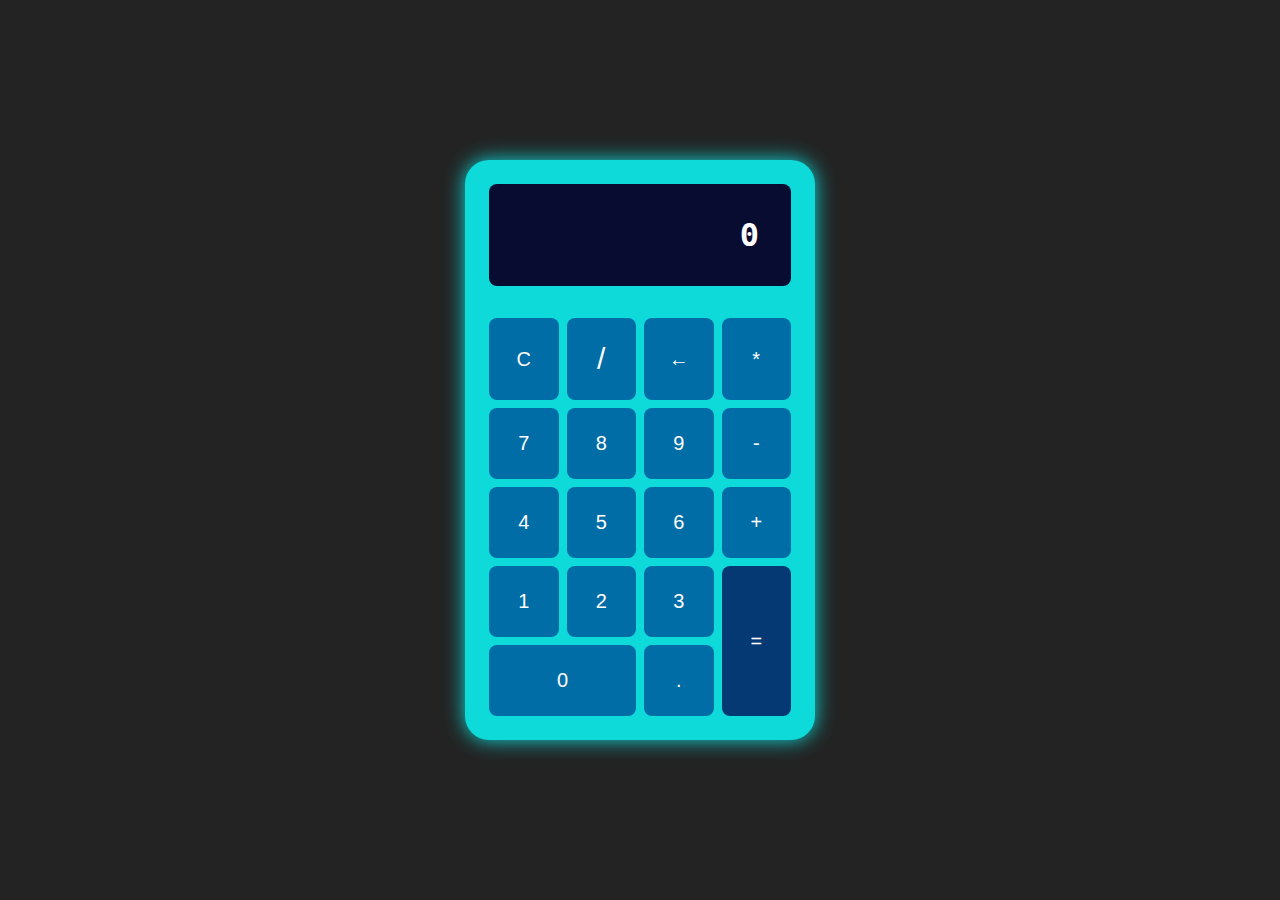
==== 03-CalculadoraBasica/index.html @ 98f5a713 "Calculadora" ====
<!DOCTYPE html>
<html lang="en">
<head>
    <meta charset="UTF-8">
    <meta name="viewport" content="width=device-width, initial-scale=1.0">
    <title>Document</title>
    <link rel="stylesheet" href="styles.css">
</head>
<body>
    <div class="calculadora">
        <div class="pantalla">0</div>

        <button class="btn" id="c">C</button>
        <button class="btn division" >/</button>
        <button class="btn" id="borrar">←</button>
        <button class="btn">*</button>
        <button class="btn">7</button>
        <button class="btn">8</button>
        <button class="btn">9</button>
        <button class="btn">-</button>
        <button class="btn">4</button>
        <button class="btn">5</button>
        <button class="btn">6</button>
        <button class="btn">+</button>
        <button class="btn">1</button>
        <button class="btn">2</button>
        <button class="btn">3</button>
        <button class="btn" id="igual">=</button>
        <button class="btn" id="cero">0</button>
        <button class="btn">.</button>
    </div>
    <script src="script.js"></script>
</body>
</html>
---- 03-CalculadoraBasica/styles.css ----
* {
    margin: 0;
    padding: 0;
    box-sizing: border-box;
    font-family: sans-serif;
}
body {
    min-height: 100vh;
    background-color: #232323;
    display: grid;
    place-items: center;
}
.calculadora {
    background-color: #0edada;
    color: white;
    width: 350px;
    max-width: 100%;
    padding: 1.5rem;
    border-radius: 1.5rem;
    display: grid;
    grid-template-columns: repeat(4, 1fr);
    gap: .5rem;
    box-shadow: 0 0 20px #0edada;
}
.pantalla {
    width: 100%;
    grid-column: 1/5;
    background-color: #090c31;
    padding: 2rem;
    font-size: 2rem;
    text-align: right;
    border-radius: .5rem;
    margin-bottom: 1.5rem;
    font-family: monospace;
    font-weight: bold;
}
.btn {
    background-color: #006da7;
    color: white;
    border: 0;
    padding: 1.5rem .5rem;
    display: flex;
    justify-content: center;
    align-items: center;
    border-radius: .5rem;
    cursor: pointer;
    font-size: 20px;
}
.division {
    font-size: 30px;
}
.btn:hover {
    background-color: #004f78;
}
#cero {
    grid-column: span 2;
}
#igual {
    grid-row: span 2;
    background-color: #053974;
}
#igual:hover {
    background-color: #011e3f;
}
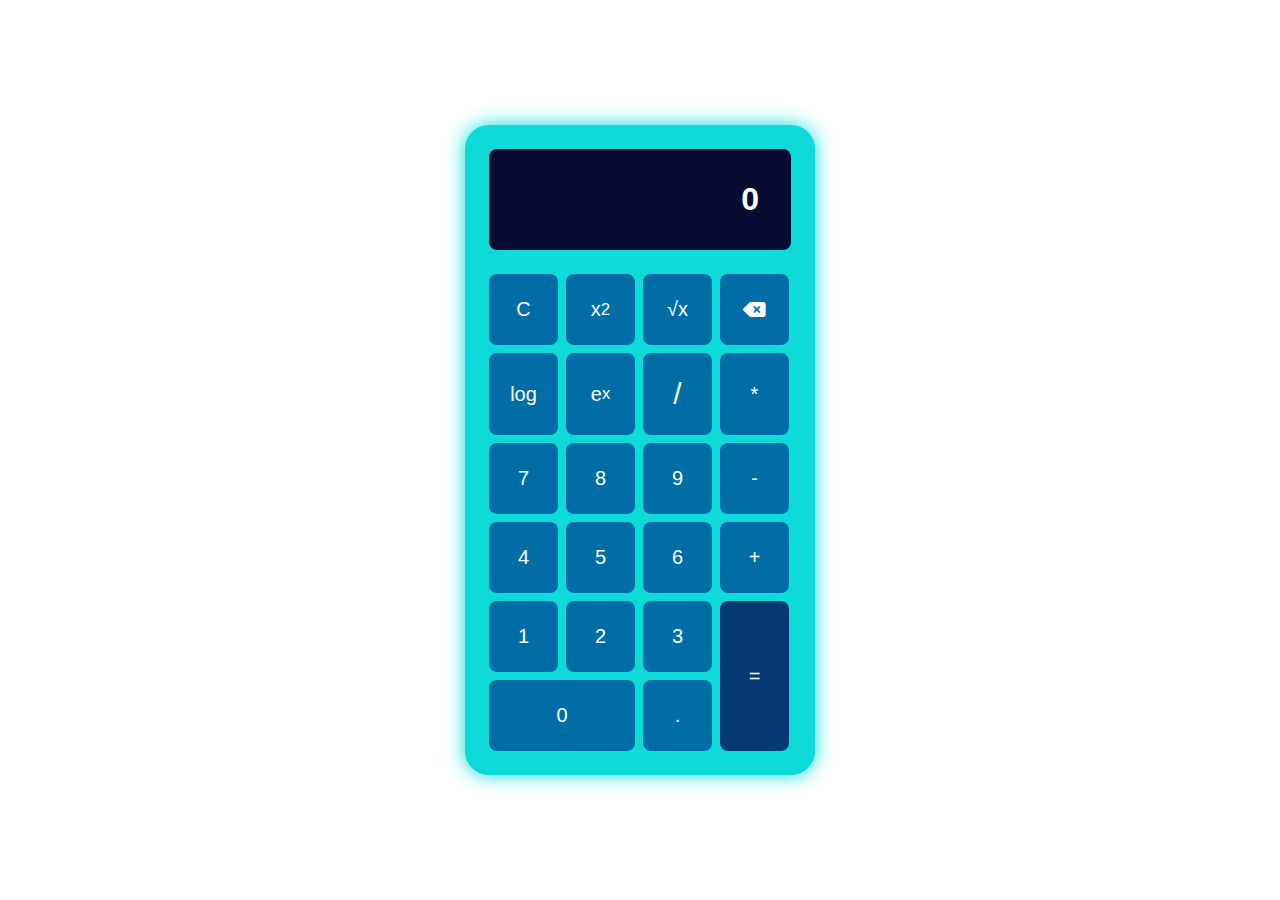
==== commit 06bc24dc: "Calculadora actualizada" ====
--- a/03-CalculadoraBasica/index.html
+++ b/03-CalculadoraBasica/index.html
@@ -3,32 +3,43 @@
 <head>
     <meta charset="UTF-8">
     <meta name="viewport" content="width=device-width, initial-scale=1.0">
-    <title>Document</title>
+    <title>calculadora</title>
     <link rel="stylesheet" href="styles.css">
+    <link href="https://cdnjs.cloudflare.com/ajax/libs/font-awesome/6.4.0/css/all.min.css" rel="stylesheet">
 </head>
 <body>
-    <div class="calculadora">
-        <div class="pantalla">0</div>
+    <main class="calculadora">
+        <header>
+            <div class="pantalla">0</div>
+        </header>
+        <section class="botones">
+            <button class="btn" id="c" aria-label="Clear">C</button>
 
-        <button class="btn" id="c">C</button>
-        <button class="btn division" >/</button>
-        <button class="btn" id="borrar">←</button>
-        <button class="btn">*</button>
-        <button class="btn">7</button>
-        <button class="btn">8</button>
-        <button class="btn">9</button>
-        <button class="btn">-</button>
-        <button class="btn">4</button>
-        <button class="btn">5</button>
-        <button class="btn">6</button>
-        <button class="btn">+</button>
-        <button class="btn">1</button>
-        <button class="btn">2</button>
-        <button class="btn">3</button>
-        <button class="btn" id="igual">=</button>
-        <button class="btn" id="cero">0</button>
-        <button class="btn">.</button>
-    </div>
+            <button class="btn" id="potencia">x<sup>2</sup></button>
+            <button class="btn" id="raiz">√x</button>
+            <button class="btn" id="borrar"><i class="fa-solid fa-delete-left"></i></button>
+            <button class="btn" id="logaritmo">log</button>
+            <button class="btn" id="exp">e<sup>x</sup></button>
+
+            <button class="btn division" >/</button>
+            <button class="btn">*</button>
+            <button class="btn">7</button>
+            <button class="btn">8</button>
+            <button class="btn">9</button>
+            <button class="btn">-</button>
+            <button class="btn">4</button>
+            <button class="btn">5</button>
+            <button class="btn">6</button>
+            <button class="btn">+</button>
+            <button class="btn">1</button>
+            <button class="btn">2</button>
+            <button class="btn">3</button>
+            <button class="btn" id="igual">=</button>
+            <button class="btn" id="cero">0</button>
+            <button class="btn">.</button>
+            
+        </section>
+    </main>
     <script src="script.js"></script>
 </body>
 </html>--- a/03-CalculadoraBasica/styles.css
+++ b/03-CalculadoraBasica/styles.css
@@ -2,11 +2,11 @@
     margin: 0;
     padding: 0;
     box-sizing: border-box;
-    font-family: sans-serif;
+    font-family:'Arial', sans-serif;
 }
 body {
     min-height: 100vh;
-    background-color: #232323;
+    background-image: url(../03-CalculadoraBasica/fondomat.png);
     display: grid;
     place-items: center;
 }
@@ -17,12 +17,15 @@
     max-width: 100%;
     padding: 1.5rem;
     border-radius: 1.5rem;
-    display: grid;
-    grid-template-columns: repeat(4, 1fr);
-    gap: .5rem;
     box-shadow: 0 0 20px #0edada;
 }
-.pantalla {
+section {
+    width:300px;
+    display: grid;
+    gap: .5rem;
+    grid-template-columns: repeat(4, 1fr);
+}
+header  {
     width: 100%;
     grid-column: 1/5;
     background-color: #090c31;
@@ -34,7 +37,7 @@
     font-family: monospace;
     font-weight: bold;
 }
-.btn {
+.btn  {
     background-color: #006da7;
     color: white;
     border: 0;
